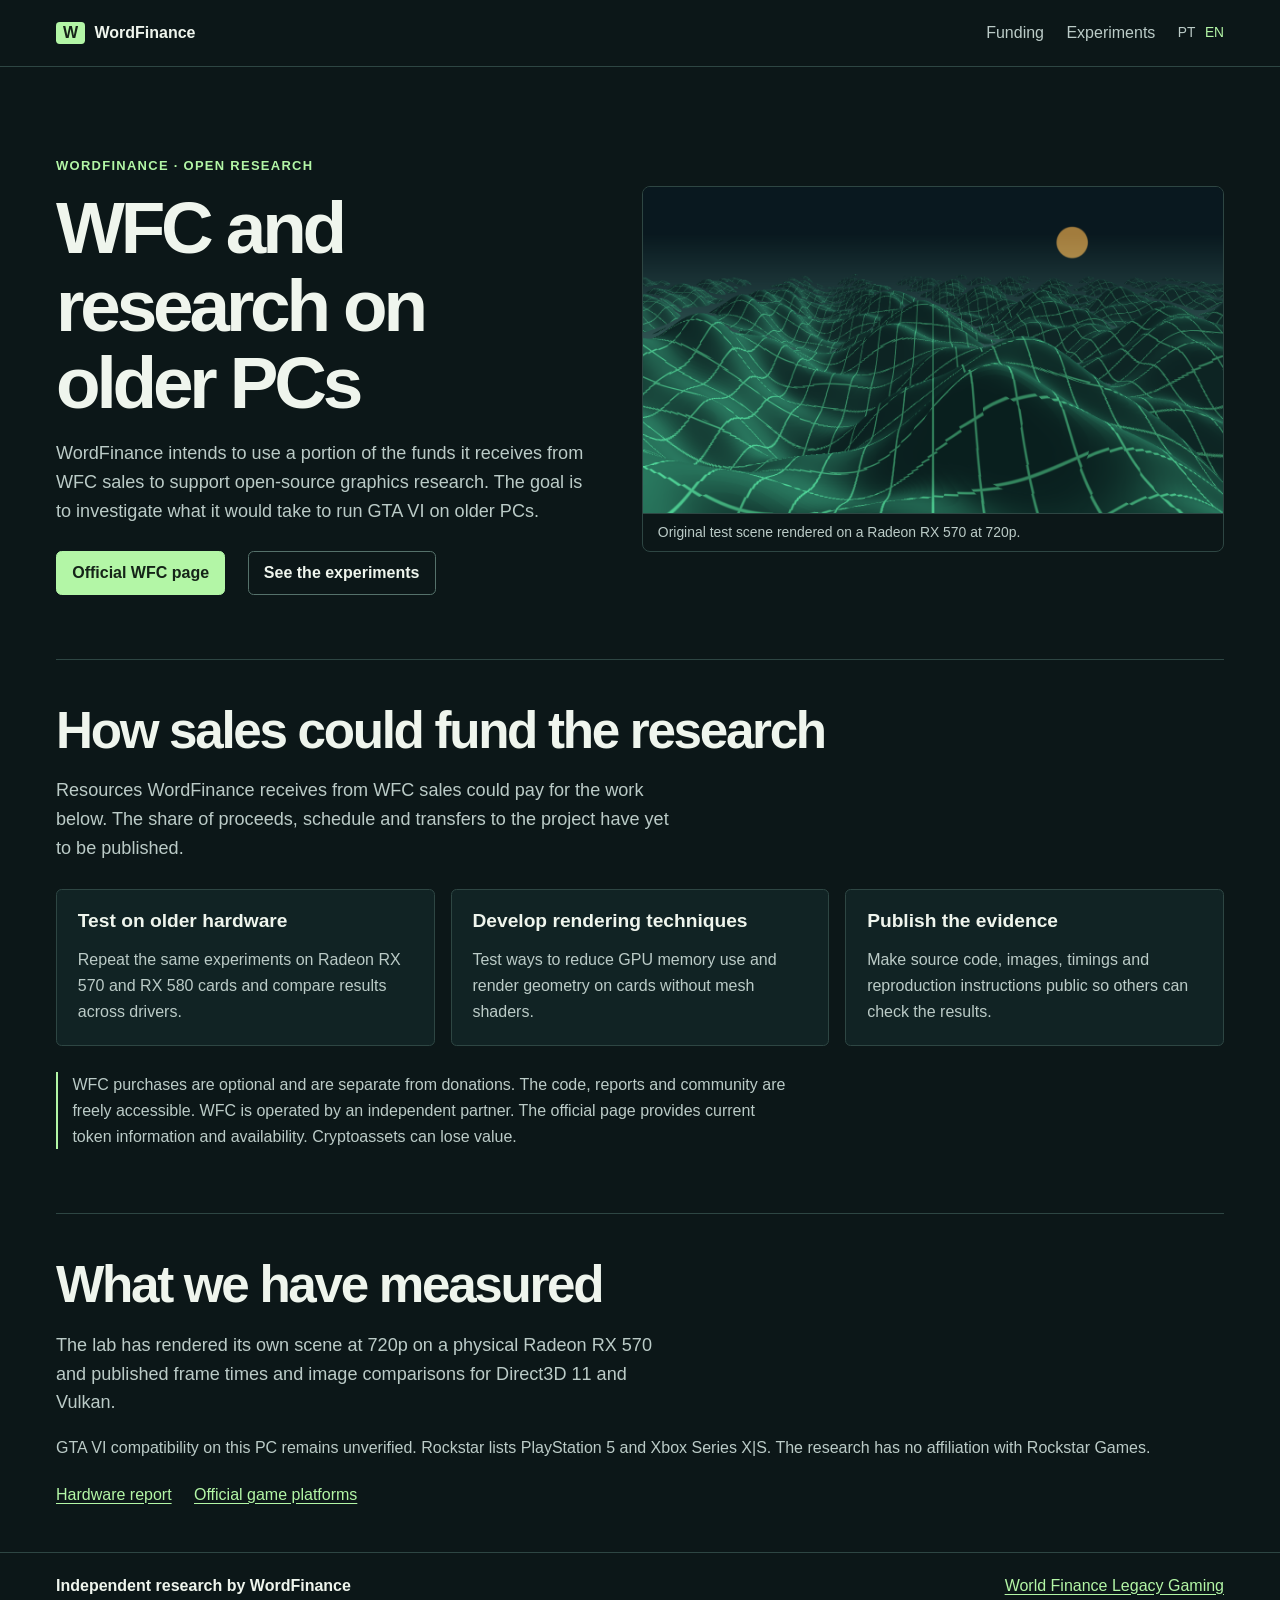
==== en.html @ 9f6f55dc "Publish the WordFinance WFC open research overview" ====
<!doctype html>
<html lang="en">
<head>
  <meta charset="utf-8">
  <meta name="viewport" content="width=device-width, initial-scale=1">
  <meta name="description" content="How WordFinance intends to use resources from WFC sales to support open graphics research for older PCs.">
  <meta name="theme-color" content="#0c1718">
  <title>WFC and research on older PCs · WordFinance</title>
  <link rel="alternate" hreflang="pt-BR" href="index.html">
  <link rel="alternate" hreflang="en" href="en.html">
  <link rel="stylesheet" href="style.css">
</head>
<body>
  <header class="topbar">
    <div class="wrap header-inner">
      <a class="brand" href="en.html"><span aria-hidden="true">W</span>WordFinance</a>
      <nav aria-label="Sections">
        <a href="#funding">Funding</a>
        <a href="#research">Experiments</a>
      </nav>
      <nav class="languages" aria-label="Language">
        <a href="index.html" lang="pt-BR">PT</a>
        <a href="en.html" lang="en" aria-current="page">EN</a>
      </nav>
    </div>
  </header>
  <main class="wrap">
    <section class="hero">
      <div class="hero-copy">
        <p class="eyebrow">WordFinance · Open research</p>
        <h1>WFC and research on older PCs</h1>
        <p class="intro">WordFinance intends to use a portion of the funds it receives from WFC sales to support open-source graphics research. The goal is to investigate what it would take to run GTA VI on older PCs.</p>
        <div class="actions">
          <a class="button primary" href="https://wordfinance.org/wfc.html">Official WFC page</a>
          <a class="button" href="#research">See the experiments</a>
        </div>
      </div>
      <figure>
        <img src="terrain.png" width="1280" height="720" alt="Procedural terrain with a green wireframe and an amber sun">
        <figcaption>Original test scene rendered on a Radeon RX 570 at 720p.</figcaption>
      </figure>
    </section>
    <section id="funding" class="section">
      <h2>How sales could fund the research</h2>
      <p class="intro">Resources WordFinance receives from WFC sales could pay for the work below. The share of proceeds, schedule and transfers to the project have yet to be published.</p>
      <div class="fund-grid">
        <article>
          <h3>Test on older hardware</h3>
          <p>Repeat the same experiments on Radeon RX 570 and RX 580 cards and compare results across drivers.</p>
        </article>
        <article>
          <h3>Develop rendering techniques</h3>
          <p>Test ways to reduce GPU memory use and render geometry on cards without mesh shaders.</p>
        </article>
        <article>
          <h3>Publish the evidence</h3>
          <p>Make source code, images, timings and reproduction instructions public so others can check the results.</p>
        </article>
      </div>
      <p class="terms">WFC purchases are optional and are separate from donations. The code, reports and community are freely accessible. WFC is operated by an independent partner. The official page provides current token information and availability. Cryptoassets can lose value.</p>
    </section>
    <section id="research" class="section">
      <h2>What we have measured</h2>
      <p class="intro">The lab has rendered its own scene at 720p on a physical Radeon RX 570 and published frame times and image comparisons for Direct3D 11 and Vulkan.</p>
      <p>GTA VI compatibility on this PC remains unverified. Rockstar lists PlayStation 5 and Xbox Series X|S. The research has no affiliation with Rockstar Games.</p>
      <div class="actions">
        <a href="https://github.com/luizendIA/worldfinance-legacy-gaming/tree/d288cb43385b4bf4daf70ef97229e062dba3eb62/benchmarks/vulkan-rx570">Hardware report</a>
        <a href="https://www.rockstargames.com/VI/out-now">Official game platforms</a>
      </div>
    </section>
  </main>
  <footer class="topbar">
    <div class="wrap footer-inner"><strong>Independent research by WordFinance</strong><a href="https://luizendia.github.io/worldfinance-legacy-gaming/">World Finance Legacy Gaming</a></div>
  </footer>
</body>
</html>
---- style.css ----
:root {
  color-scheme: dark;
  font-family: "Instrument Sans", "Segoe UI", sans-serif;
  color: #eff5ed;
  background: #0c1718;
  --muted: #bbcbc7;
  --line: #2e4643;
  --accent: #b3f6a6;
}
* { box-sizing: border-box; }
body { margin: 0; }
a { color: var(--accent); text-underline-offset: .2em; }
a:focus-visible { outline: 2px solid #ffcc76; outline-offset: 5px; }
.wrap { width: min(100% - 3rem, 73rem); margin: 0 auto; }
.topbar { border-block-end: 1px solid var(--line); }
.header-inner, .footer-inner, .actions, nav {
  display: flex;
  align-items: center;
  flex-wrap: wrap;
  gap: .85rem 1.4rem;
}
.header-inner, .footer-inner { min-height: 4.1rem; padding-block: .8rem; }
.header-inner nav:first-of-type { margin-inline-start: auto; }
nav a { color: var(--muted); text-decoration: none; }
nav a:hover, nav a[aria-current="page"] { color: var(--accent); }
.languages { font-size: .86rem; gap: .6rem; }
.brand { display: flex; align-items: center; gap: .6rem; color: inherit; font-weight: 750; text-decoration: none; }
.brand span { background: var(--accent); color: #152418; padding: .11rem .43rem; border-radius: .23rem; }
.hero { display: grid; grid-template-columns: 1fr 1.08fr; gap: 3rem; align-items: center; padding-block: 4.75rem 4rem; }
.eyebrow {
  color: var(--accent);
  font-size: .81rem;
  font-weight: 750;
  text-transform: uppercase;
  letter-spacing: .1em;
}
h1, h2, h3 { margin: 0; line-height: 1.06; text-wrap: balance; }
h1 { font-size: clamp(2.6rem, 5.7vw, 5rem); letter-spacing: -.057em; }
h2 { font-size: clamp(2rem, 4vw, 3.25rem); letter-spacing: -.045em; }
h3 { font-size: 1.2rem; }
p { color: var(--muted); line-height: 1.6; }
.intro { font-size: 1.13rem; max-width: 61ch; }
.actions { margin-block-start: 1.55rem; }
.button {
  min-height: 2.75rem;
  display: inline-flex;
  align-items: center;
  border: 1px solid #55716a;
  border-radius: .35rem;
  color: inherit;
  padding: .55rem .95rem;
  font-weight: 700;
  text-decoration: none;
}
.button:hover { border-color: var(--accent); }
.primary { color: #152418; background: var(--accent); border-color: var(--accent); }
.primary:hover { background: #caffbe; }
figure { margin: 0; overflow: hidden; border: 1px solid var(--line); border-radius: .5rem; }
figure img { display: block; width: 100%; height: auto; }
figcaption { border-top: 1px solid var(--line); padding: .65rem .9rem; font-size: .87rem; color: var(--muted); }
.section { border-block-start: 1px solid var(--line); padding-block: 2.75rem 3rem; }
.fund-grid { display: grid; grid-template-columns: repeat(3, minmax(0, 1fr)); gap: 1rem; margin-block: 1.65rem; }
.fund-grid article { padding: 1.3rem; border: 1px solid var(--line); border-radius: .35rem; background: #112324; }
article p { margin-block-end: 0; }
.terms { max-width: 82ch; padding-inline-start: .9rem; border-inline-start: 2px solid var(--accent); }
.footer-inner { justify-content: space-between; }
footer.topbar { border-block-start: 1px solid var(--line); border-block-end: none; }
@media (max-width: 740px) {
  .wrap { width: min(100% - 2rem, 41rem); }
  .hero, .fund-grid { grid-template-columns: 1fr; gap: 1.25rem; }
  .hero { padding-block: 2.5rem; }
  .section { padding-block: 2rem; }
  .header-inner nav:first-of-type { order: 3; width: 100%; margin-inline-start: 0; }
  .languages { margin-inline-start: auto; }
}
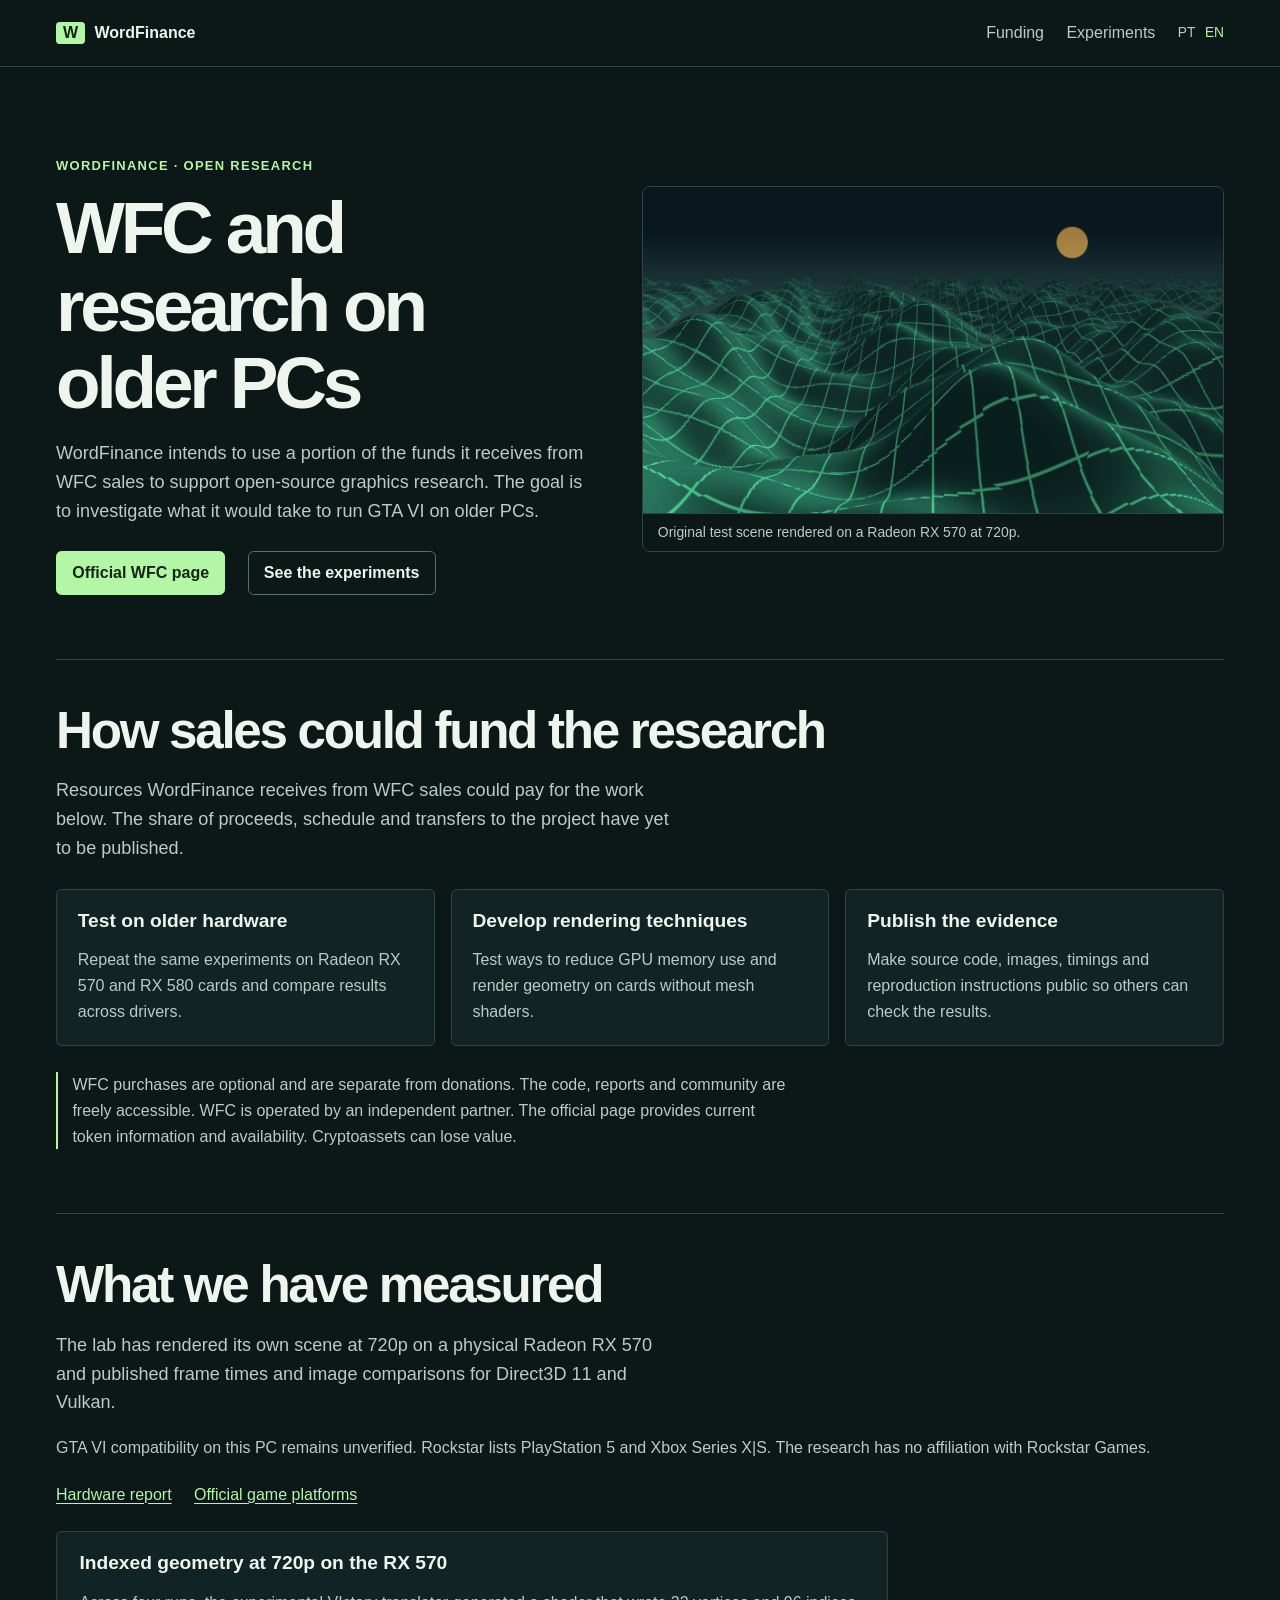
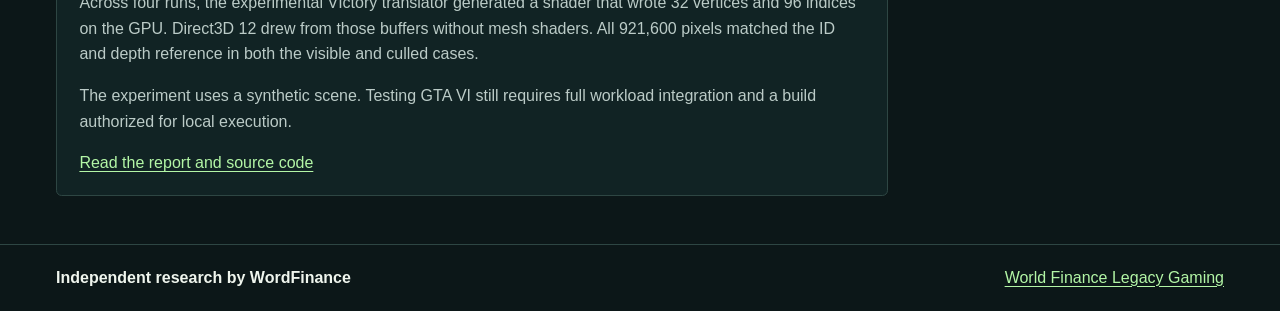
==== commit 3e9c7fb9: "Publish the RX 570 indexed geometry translation result" ====
--- a/en.html
+++ b/en.html
@@ -67,6 +67,12 @@
         <a href="https://github.com/luizendIA/worldfinance-legacy-gaming/tree/d288cb43385b4bf4daf70ef97229e062dba3eb62/benchmarks/vulkan-rx570">Hardware report</a>
         <a href="https://www.rockstargames.com/VI/out-now">Official game platforms</a>
       </div>
+      <article class="research-update">
+        <h3>Indexed geometry at 720p on the RX 570</h3>
+        <p>Across four runs, the experimental VIctory translator generated a shader that wrote 32 vertices and 96 indices on the GPU. Direct3D 12 drew from those buffers without mesh shaders. All 921,600 pixels matched the ID and depth reference in both the visible and culled cases.</p>
+        <p>The experiment uses a synthetic scene. Testing GTA VI still requires full workload integration and a build authorized for local execution.</p>
+        <p><a href="https://github.com/luizendIA/worldfinance-legacy-gaming/tree/4fadaaf1ba8e3a71deb405adce9e493483103284/benchmarks/victory-geometry-buffers">Read the report and source code</a></p>
+      </article>
     </section>
   </main>
   <footer class="topbar">
--- a/style.css
+++ b/style.css
@@ -65,6 +65,15 @@
 .terms { max-width: 82ch; padding-inline-start: .9rem; border-inline-start: 2px solid var(--accent); }
 .footer-inner { justify-content: space-between; }
 footer.topbar { border-block-start: 1px solid var(--line); border-block-end: none; }
+.research-update {
+  max-width: 52rem;
+  padding: 1.2rem 1.4rem;
+  margin-block-start: 1.7rem;
+  background: #112324;
+  border: 1px solid var(--line);
+  border-radius: .35rem;
+}
+.research-update h3 { line-height: 1.2; }
 @media (max-width: 740px) {
   .wrap { width: min(100% - 2rem, 41rem); }
   .hero, .fund-grid { grid-template-columns: 1fr; gap: 1.25rem; }
